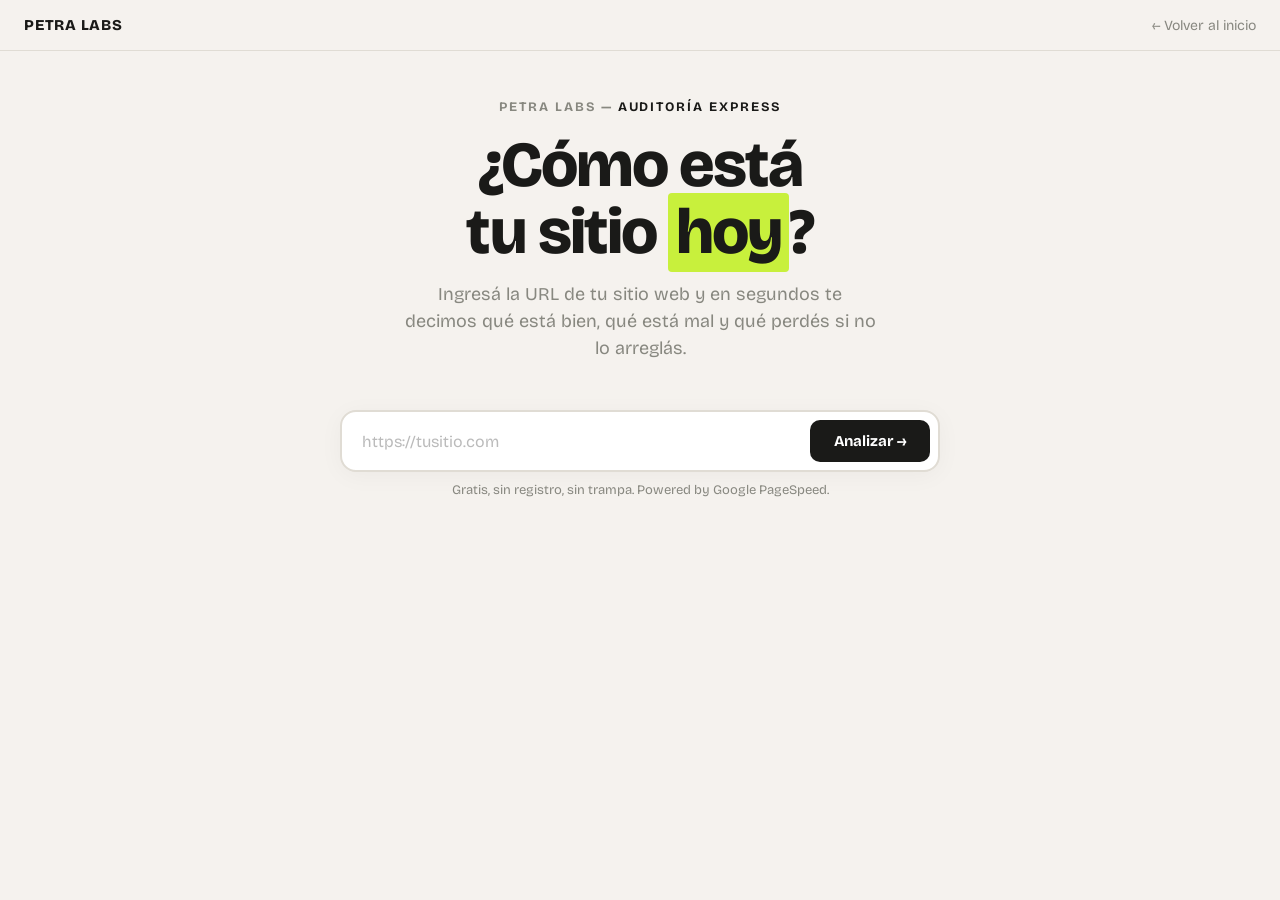
==== auditoria/index.html @ 01f44f3d "feat: add PageSpeed API key" ====
<!DOCTYPE html>
<html lang="es">
<head>
<meta charset="UTF-8">
<meta name="viewport" content="width=device-width, initial-scale=1.0">
<title>Auditoría SEO Gratuita | Petra Labs</title>
<meta name="description" content="Analizá tu sitio web gratis en segundos. Performance, SEO, accesibilidad y más — powered by Google PageSpeed." />
<link rel="icon" href="data:image/svg+xml,<svg xmlns='http://www.w3.org/2000/svg' viewBox='0 0 100 100'><rect width='100' height='100' fill='%231A1A1A'/><text x='50' y='74' font-size='64' text-anchor='middle' fill='%23C8F03C' font-family='sans-serif' font-weight='bold'>P</text></svg>">
<link rel="preconnect" href="https://fonts.googleapis.com">
<link href="https://fonts.googleapis.com/css2?family=Bricolage+Grotesque:opsz,wght@12..96,300;12..96,400;12..96,500;12..96,700;12..96,800&display=swap" rel="stylesheet">
<style>
  :root {
    --cream: #F5F2EE;
    --lime: #C8F03C;
    --lime-dark: #a8cc1e;
    --dark: #1a1a18;
    --mid: #3d3d38;
    --soft: #888880;
    --border: #e0dcd4;
    --green: #22c55e;
    --red: #ef4444;
    --yellow: #f59e0b;
  }

  * { margin: 0; padding: 0; box-sizing: border-box; }

  body {
    font-family: 'Bricolage Grotesque', sans-serif;
    background: var(--cream);
    color: var(--dark);
    min-height: 100vh;
    display: flex;
    flex-direction: column;
    align-items: center;
    justify-content: flex-start;
  }

  /* Top nav */
  .top-nav {
    width: 100%;
    padding: 16px 24px;
    display: flex;
    justify-content: space-between;
    align-items: center;
    border-bottom: 1px solid var(--border);
    background: var(--cream);
  }

  .top-nav-logo {
    font-family: 'Bricolage Grotesque', sans-serif;
    font-size: 15px;
    font-weight: 800;
    color: var(--dark);
    text-decoration: none;
    letter-spacing: 0.05em;
  }

  .top-nav-back {
    font-family: 'Bricolage Grotesque', sans-serif;
    font-size: 14px;
    color: var(--soft);
    text-decoration: none;
    transition: color 0.2s;
  }

  .top-nav-back:hover { color: var(--dark); }

  /* Main content wrapper */
  .main-content {
    width: 100%;
    display: flex;
    flex-direction: column;
    align-items: center;
    padding: 48px 24px 80px;
  }

  /* Header */
  .header {
    text-align: center;
    margin-bottom: 48px;
    animation: fadeUp 0.6s ease both;
  }

  .brand {
    font-size: 13px;
    font-weight: 700;
    letter-spacing: 0.15em;
    text-transform: uppercase;
    color: var(--soft);
    margin-bottom: 16px;
  }

  .brand span {
    color: var(--dark);
  }

  h1 {
    font-size: clamp(36px, 6vw, 64px);
    font-weight: 800;
    line-height: 1.05;
    letter-spacing: -0.03em;
    margin-bottom: 16px;
  }

  h1 em {
    font-style: normal;
    background: var(--lime);
    padding: 0 8px 2px;
    border-radius: 4px;
  }

  .subtitle {
    font-size: 18px;
    color: var(--soft);
    font-weight: 400;
    max-width: 480px;
    line-height: 1.5;
  }

  /* Input section */
  .input-section {
    width: 100%;
    max-width: 600px;
    animation: fadeUp 0.6s 0.15s ease both;
  }

  .input-wrap {
    display: flex;
    gap: 12px;
    background: white;
    border: 2px solid var(--border);
    border-radius: 16px;
    padding: 8px 8px 8px 20px;
    transition: border-color 0.2s;
    box-shadow: 0 4px 24px rgba(0,0,0,0.04);
  }

  .input-wrap:focus-within {
    border-color: var(--dark);
  }

  .input-wrap input {
    flex: 1;
    border: none;
    outline: none;
    font-family: 'Bricolage Grotesque', sans-serif;
    font-size: 16px;
    color: var(--dark);
    background: transparent;
    min-width: 0;
  }

  .input-wrap input::placeholder {
    color: #bbb;
  }

  .btn-analyze {
    background: var(--dark);
    color: white;
    border: none;
    border-radius: 10px;
    padding: 12px 24px;
    font-family: 'Bricolage Grotesque', sans-serif;
    font-size: 15px;
    font-weight: 700;
    cursor: pointer;
    transition: background 0.2s, transform 0.1s;
    white-space: nowrap;
  }

  .btn-analyze:hover {
    background: var(--mid);
  }

  .btn-analyze:active {
    transform: scale(0.97);
  }

  .btn-analyze:disabled {
    opacity: 0.5;
    cursor: not-allowed;
  }

  .hint {
    font-size: 13px;
    color: var(--soft);
    margin-top: 10px;
    text-align: center;
  }

  /* Loading */
  .loading {
    display: none;
    flex-direction: column;
    align-items: center;
    gap: 16px;
    padding: 48px 0;
    width: 100%;
    max-width: 600px;
  }

  .loading.active { display: flex; }

  .loading-steps {
    display: flex;
    flex-direction: column;
    gap: 8px;
    width: 100%;
  }

  .loading-step {
    display: flex;
    align-items: center;
    gap: 12px;
    padding: 12px 16px;
    background: white;
    border-radius: 10px;
    border: 1px solid var(--border);
    font-size: 14px;
    color: var(--soft);
    opacity: 0.4;
    transition: opacity 0.4s, color 0.4s;
  }

  .loading-step.active {
    opacity: 1;
    color: var(--dark);
  }

  .loading-step.done {
    opacity: 1;
    color: var(--green);
  }

  .step-dot {
    width: 8px;
    height: 8px;
    border-radius: 50%;
    background: currentColor;
    flex-shrink: 0;
  }

  .step-spinner {
    width: 14px;
    height: 14px;
    border: 2px solid var(--lime);
    border-top-color: var(--dark);
    border-radius: 50%;
    animation: spin 0.7s linear infinite;
    flex-shrink: 0;
  }

  /* Results */
  .results {
    display: none;
    width: 100%;
    max-width: 640px;
    animation: fadeUp 0.5s ease both;
  }

  .results.active { display: block; }

  /* Score circle */
  .score-header {
    text-align: center;
    margin-bottom: 32px;
  }

  .score-circle {
    width: 140px;
    height: 140px;
    margin: 0 auto 16px;
    position: relative;
  }

  .score-circle svg {
    transform: rotate(-90deg);
  }

  .score-circle .bg-ring {
    fill: none;
    stroke: var(--border);
    stroke-width: 10;
  }

  .score-circle .progress-ring {
    fill: none;
    stroke-width: 10;
    stroke-linecap: round;
    transition: stroke-dashoffset 1.2s cubic-bezier(0.4, 0, 0.2, 1);
  }

  .score-number {
    position: absolute;
    top: 50%;
    left: 50%;
    transform: translate(-50%, -50%);
    font-size: 40px;
    font-weight: 800;
    letter-spacing: -0.03em;
    color: var(--dark);
  }

  .score-label {
    font-size: 22px;
    font-weight: 700;
    margin-bottom: 4px;
  }

  .score-url {
    font-size: 13px;
    color: var(--soft);
  }

  /* Checks grid */
  .checks-grid {
    display: grid;
    grid-template-columns: 1fr 1fr;
    gap: 12px;
    margin-bottom: 24px;
  }

  @media (max-width: 500px) {
    .checks-grid { grid-template-columns: 1fr; }
  }

  .check-card {
    background: white;
    border: 1.5px solid var(--border);
    border-radius: 14px;
    padding: 16px;
    display: flex;
    align-items: flex-start;
    gap: 12px;
    transition: border-color 0.2s;
  }

  .check-card.pass { border-left: 4px solid var(--green); }
  .check-card.fail { border-left: 4px solid var(--red); }
  .check-card.warn { border-left: 4px solid var(--yellow); }

  .check-icon {
    font-size: 20px;
    flex-shrink: 0;
    margin-top: 1px;
  }

  .check-content {}
  .check-name {
    font-size: 13px;
    font-weight: 700;
    color: var(--mid);
    text-transform: uppercase;
    letter-spacing: 0.05em;
    margin-bottom: 2px;
  }
  .check-value {
    font-size: 16px;
    font-weight: 600;
    color: var(--dark);
    margin-bottom: 2px;
  }
  .check-desc {
    font-size: 12px;
    color: var(--soft);
    line-height: 1.4;
  }

  /* Performance bars */
  .perf-section {
    background: white;
    border: 1.5px solid var(--border);
    border-radius: 14px;
    padding: 20px;
    margin-bottom: 24px;
  }

  .perf-title {
    font-size: 13px;
    font-weight: 700;
    text-transform: uppercase;
    letter-spacing: 0.08em;
    color: var(--soft);
    margin-bottom: 16px;
  }

  .perf-bar-row {
    display: flex;
    align-items: center;
    gap: 12px;
    margin-bottom: 12px;
  }

  .perf-bar-row:last-child { margin-bottom: 0; }

  .perf-bar-label {
    font-size: 13px;
    font-weight: 500;
    width: 130px;
    flex-shrink: 0;
    color: var(--mid);
  }

  .perf-bar-track {
    flex: 1;
    height: 8px;
    background: var(--border);
    border-radius: 99px;
    overflow: hidden;
  }

  .perf-bar-fill {
    height: 100%;
    border-radius: 99px;
    width: 0;
    transition: width 1s cubic-bezier(0.4, 0, 0.2, 1);
  }

  .perf-bar-value {
    font-size: 13px;
    font-weight: 700;
    width: 48px;
    text-align: right;
    color: var(--dark);
  }

  /* Recommendations */
  .reco-section {
    margin-bottom: 28px;
  }

  .reco-title {
    font-size: 13px;
    font-weight: 700;
    text-transform: uppercase;
    letter-spacing: 0.08em;
    color: var(--soft);
    margin-bottom: 12px;
  }

  .reco-item {
    display: flex;
    gap: 12px;
    padding: 14px 16px;
    background: white;
    border: 1.5px solid var(--border);
    border-radius: 12px;
    margin-bottom: 8px;
    font-size: 14px;
    line-height: 1.45;
  }

  .reco-item .reco-num {
    font-weight: 800;
    color: var(--lime-dark);
    flex-shrink: 0;
    font-size: 15px;
  }

  /* CTA */
  .cta-section {
    background: var(--dark);
    border-radius: 20px;
    padding: 32px;
    text-align: center;
    color: white;
  }

  .cta-section h3 {
    font-size: 24px;
    font-weight: 800;
    letter-spacing: -0.02em;
    margin-bottom: 8px;
  }

  .cta-section p {
    font-size: 15px;
    color: rgba(255,255,255,0.6);
    margin-bottom: 24px;
    line-height: 1.5;
  }

  .cta-section p strong {
    color: var(--lime);
  }

  .btn-wa {
    display: inline-flex;
    align-items: center;
    gap: 10px;
    background: var(--lime);
    color: var(--dark);
    padding: 14px 28px;
    border-radius: 12px;
    font-family: 'Bricolage Grotesque', sans-serif;
    font-size: 16px;
    font-weight: 800;
    text-decoration: none;
    transition: background 0.2s, transform 0.1s;
    letter-spacing: -0.01em;
  }

  .btn-wa:hover {
    background: var(--lime-dark);
    transform: translateY(-1px);
  }

  .btn-wa svg {
    width: 20px;
    height: 20px;
  }

  .btn-retry {
    background: none;
    border: none;
    font-family: 'Bricolage Grotesque', sans-serif;
    font-size: 13px;
    color: rgba(255,255,255,0.4);
    cursor: pointer;
    text-decoration: underline;
  }

  .btn-share {
    display: inline-flex;
    align-items: center;
    gap: 8px;
    background: rgba(255,255,255,0.1);
    border: 1.5px solid rgba(255,255,255,0.2);
    color: white;
    padding: 10px 20px;
    border-radius: 10px;
    font-family: 'Bricolage Grotesque', sans-serif;
    font-size: 14px;
    font-weight: 600;
    cursor: pointer;
    transition: background 0.2s;
  }

  .btn-share:hover { background: rgba(255,255,255,0.18); }
  .btn-share.copied { border-color: var(--lime); color: var(--lime); }

  .toast {
    position: fixed;
    bottom: 32px;
    left: 50%;
    transform: translateX(-50%) translateY(20px);
    background: var(--dark);
    color: white;
    padding: 12px 24px;
    border-radius: 99px;
    font-size: 14px;
    font-weight: 600;
    border: 1.5px solid var(--lime);
    opacity: 0;
    transition: opacity 0.3s, transform 0.3s;
    pointer-events: none;
    z-index: 999;
  }

  .toast.show {
    opacity: 1;
    transform: translateX(-50%) translateY(0);
  }

  /* Error */
  .error-box {
    display: none;
    background: #fff5f5;
    border: 1.5px solid #fecaca;
    border-radius: 14px;
    padding: 20px 24px;
    text-align: center;
    max-width: 600px;
    width: 100%;
    margin-top: 16px;
  }

  .error-box.active { display: block; }
  .error-box p { font-size: 14px; color: #b91c1c; line-height: 1.5; }

  /* Animations */
  @keyframes fadeUp {
    from { opacity: 0; transform: translateY(20px); }
    to { opacity: 1; transform: translateY(0); }
  }

  @keyframes spin {
    to { transform: rotate(360deg); }
  }
</style>
</head>
<body>

<nav class="top-nav">
  <a href="/" class="top-nav-logo">PETRA LABS</a>
  <a href="/" class="top-nav-back">← Volver al inicio</a>
</nav>

<div class="main-content">

<div class="header">
  <div class="brand">PETRA LABS — <span>Auditoría Express</span></div>
  <h1>¿Cómo está<br>tu sitio <em>hoy</em>?</h1>
  <p class="subtitle">Ingresá la URL de tu sitio web y en segundos te decimos qué está bien, qué está mal y qué perdés si no lo arreglás.</p>
</div>

<div class="input-section">
  <div class="input-wrap">
    <input type="url" id="urlInput" placeholder="https://tusitio.com" autocomplete="off" spellcheck="false" />
    <button class="btn-analyze" id="analyzeBtn" onclick="startAnalysis()">Analizar →</button>
  </div>
  <p class="hint">Gratis, sin registro, sin trampa. Powered by Google PageSpeed.</p>
</div>

<div class="error-box" id="errorBox">
  <p id="errorMsg">Ocurrió un error. Verificá la URL e intentá de nuevo.</p>
</div>

<div class="loading" id="loadingSection">
  <div class="loading-steps" id="loadingSteps">
    <div class="loading-step" id="step1">
      <div class="step-dot"></div>
      Verificando que el sitio sea accesible...
    </div>
    <div class="loading-step" id="step2">
      <div class="step-dot"></div>
      Analizando performance con Google PageSpeed...
    </div>
    <div class="loading-step" id="step3">
      <div class="step-dot"></div>
      Revisando SEO y accesibilidad...
    </div>
    <div class="loading-step" id="step4">
      <div class="step-dot"></div>
      Generando diagnóstico personalizado...
    </div>
  </div>
</div>

<div class="results" id="resultsSection">
  <!-- Score header -->
  <div class="score-header">
    <div class="score-circle">
      <svg width="140" height="140" viewBox="0 0 140 140">
        <circle class="bg-ring" cx="70" cy="70" r="60"/>
        <circle class="progress-ring" id="progressRing" cx="70" cy="70" r="60"
          stroke-dasharray="376.99"
          stroke-dashoffset="376.99"
          stroke="var(--lime-dark)"/>
      </svg>
      <div class="score-number" id="scoreNumber">0</div>
    </div>
    <div class="score-label" id="scoreLabel">Calculando...</div>
    <div class="score-url" id="scoreUrl"></div>
  </div>

  <!-- Performance metrics -->
  <div class="perf-section">
    <div class="perf-title">Métricas de Velocidad</div>
    <div class="perf-bar-row">
      <span class="perf-bar-label">Performance</span>
      <div class="perf-bar-track"><div class="perf-bar-fill" id="barPerf"></div></div>
      <span class="perf-bar-value" id="valPerf">—</span>
    </div>
    <div class="perf-bar-row">
      <span class="perf-bar-label">SEO</span>
      <div class="perf-bar-track"><div class="perf-bar-fill" id="barSeo"></div></div>
      <span class="perf-bar-value" id="valSeo">—</span>
    </div>
    <div class="perf-bar-row">
      <span class="perf-bar-label">Accesibilidad</span>
      <div class="perf-bar-track"><div class="perf-bar-fill" id="barAcc"></div></div>
      <span class="perf-bar-value" id="valAcc">—</span>
    </div>
    <div class="perf-bar-row">
      <span class="perf-bar-label">Buenas prácticas</span>
      <div class="perf-bar-track"><div class="perf-bar-fill" id="barBp"></div></div>
      <span class="perf-bar-value" id="valBp">—</span>
    </div>
  </div>

  <!-- Check cards -->
  <div class="checks-grid" id="checksGrid"></div>

  <!-- Recommendations -->
  <div class="reco-section">
    <div class="reco-title">Lo que mejoraríamos primero</div>
    <div id="recoList"></div>
  </div>

  <!-- CTA -->
  <div class="cta-section">
    <h3>¿Querés arreglar esto?</h3>
    <p>Mandanos los resultados y te decimos <strong>exactamente</strong> cuánto cuesta solucionarlo.<br>Primera consulta siempre gratis.</p>
    <a id="waLink" href="#" class="btn-wa" target="_blank">
      <svg viewBox="0 0 24 24" fill="currentColor"><path d="M17.472 14.382c-.297-.149-1.758-.867-2.03-.967-.273-.099-.471-.148-.67.15-.197.297-.767.966-.94 1.164-.173.199-.347.223-.644.075-.297-.15-1.255-.463-2.39-1.475-.883-.788-1.48-1.761-1.653-2.059-.173-.297-.018-.458.13-.606.134-.133.298-.347.446-.52.149-.174.198-.298.298-.497.099-.198.05-.371-.025-.52-.075-.149-.669-1.612-.916-2.207-.242-.579-.487-.5-.669-.51-.173-.008-.371-.01-.57-.01-.198 0-.52.074-.792.372-.272.297-1.04 1.016-1.04 2.479 0 1.462 1.065 2.875 1.213 3.074.149.198 2.096 3.2 5.077 4.487.709.306 1.262.489 1.694.625.712.227 1.36.195 1.871.118.571-.085 1.758-.719 2.006-1.413.248-.694.248-1.289.173-1.413-.074-.124-.272-.198-.57-.347m-5.421 7.403h-.004a9.87 9.87 0 01-5.031-1.378l-.361-.214-3.741.982.998-3.648-.235-.374a9.86 9.86 0 01-1.51-5.26c.001-5.45 4.436-9.884 9.888-9.884 2.64 0 5.122 1.03 6.988 2.898a9.825 9.825 0 012.893 6.994c-.003 5.45-4.437 9.884-9.885 9.884m8.413-18.297A11.815 11.815 0 0012.05 0C5.495 0 .16 5.335.157 11.892c0 2.096.547 4.142 1.588 5.945L.057 24l6.305-1.654a11.882 11.882 0 005.683 1.448h.005c6.554 0 11.89-5.335 11.893-11.893a11.821 11.821 0 00-3.48-8.413z"/></svg>
      Hablar con Petra Labs
    </a>
    <div style="display:flex;gap:10px;justify-content:center;margin-top:16px;flex-wrap:wrap;">
      <button class="btn-share" id="shareBtn" onclick="shareResult()">
        <svg width="16" height="16" viewBox="0 0 24 24" fill="none" stroke="currentColor" stroke-width="2.5" stroke-linecap="round" stroke-linejoin="round"><circle cx="18" cy="5" r="3"/><circle cx="6" cy="12" r="3"/><circle cx="18" cy="19" r="3"/><line x1="8.59" y1="13.51" x2="15.42" y2="17.49"/><line x1="15.41" y1="6.51" x2="8.59" y2="10.49"/></svg>
        Compartir resultado
      </button>
      <button class="btn-retry" onclick="resetTool()">Analizar otro sitio</button>
    </div>
  </div>
</div>

</div><!-- end .main-content -->

<div class="toast" id="toast">✓ Link copiado al portapapeles</div>

<script>
const PAGESPEED_KEY = 'AIzaSyCHd2dqOm1lSZir9B8nGoJxB4Tted8GVdw';
const WA_NUMBER = '5491127343775';

let currentUrl = '';

function normalizeUrl(input) {
  input = input.trim();
  if (!input.startsWith('http')) input = 'https://' + input;
  try { return new URL(input).href; }
  catch { return null; }
}

function scoreColor(score) {
  if (score >= 80) return '#22c55e';
  if (score >= 50) return '#f59e0b';
  return '#ef4444';
}

function scoreEmoji(score) {
  if (score >= 80) return '✅';
  if (score >= 50) return '⚠️';
  return '❌';
}

function scoreClass(score) {
  if (score >= 80) return 'pass';
  if (score >= 50) return 'warn';
  return 'fail';
}

function globalLabel(score) {
  if (score >= 85) return '¡Tu sitio está en excelente forma!';
  if (score >= 65) return 'Tu sitio está bien, pero tiene margen';
  if (score >= 45) return 'Tu sitio necesita atención';
  return 'Tu sitio tiene problemas serios';
}

async function activateStep(stepId, delay = 0) {
  await new Promise(r => setTimeout(r, delay));
  const el = document.getElementById(stepId);
  el.classList.add('active');
  el.innerHTML = `<div class="step-spinner"></div>${el.textContent.trim()}`;
}

async function completeStep(stepId) {
  const el = document.getElementById(stepId);
  el.classList.remove('active');
  el.classList.add('done');
  el.innerHTML = `<span style="font-size:14px">✓</span> ${el.textContent.replace('✓','').trim()}`;
}

async function startAnalysis() {
  const input = document.getElementById('urlInput').value;
  const url = normalizeUrl(input);

  document.getElementById('errorBox').classList.remove('active');

  if (!url) {
    showError('Ingresá una URL válida, por ejemplo: https://tusitio.com');
    return;
  }

  currentUrl = url;
  const btn = document.getElementById('analyzeBtn');
  btn.disabled = true;

  // Show loading
  document.getElementById('loadingSection').classList.add('active');
  document.getElementById('resultsSection').classList.remove('active');

  await activateStep('step1', 100);
  await activateStep('step2', 800);

  const apiUrl = `https://www.googleapis.com/pagespeedonline/v5/runPagespeed?url=${encodeURIComponent(url)}&strategy=mobile&category=performance&category=seo&category=accessibility&category=best-practices${PAGESPEED_KEY ? '&key='+PAGESPEED_KEY : ''}`;

  let data;
  try {
    await completeStep('step1');
    const res = await fetch(apiUrl);
    if (!res.ok) throw new Error('API error ' + res.status);
    data = await res.json();
    await completeStep('step2');
    await activateStep('step3', 200);
    await new Promise(r => setTimeout(r, 600));
    await completeStep('step3');
    await activateStep('step4', 200);
    await new Promise(r => setTimeout(r, 500));
    await completeStep('step4');
    await new Promise(r => setTimeout(r, 300));
  } catch(e) {
    document.getElementById('loadingSection').classList.remove('active');
    btn.disabled = false;
    showError('No pudimos analizar ese sitio. Asegurate de que la URL sea correcta y el sitio esté online.');
    return;
  }

  document.getElementById('loadingSection').classList.remove('active');
  renderResults(data, url);
  btn.disabled = false;
}

function renderResults(data, url) {
  const cats = data.lighthouseResult?.categories || {};
  const audits = data.lighthouseResult?.audits || {};

  const perf = Math.round((cats.performance?.score || 0) * 100);
  const seo = Math.round((cats.seo?.score || 0) * 100);
  const acc = Math.round((cats.accessibility?.score || 0) * 100);
  const bp = Math.round((cats['best-practices']?.score || 0) * 100);
  const global = Math.round((perf + seo + acc + bp) / 4);

  // Score circle
  const circumference = 376.99;
  const offset = circumference - (global / 100) * circumference;
  const ring = document.getElementById('progressRing');
  ring.style.stroke = scoreColor(global);
  setTimeout(() => { ring.style.strokeDashoffset = offset; }, 100);

  // Animate number
  let n = 0;
  const interval = setInterval(() => {
    n = Math.min(n + 2, global);
    document.getElementById('scoreNumber').textContent = n;
    if (n >= global) clearInterval(interval);
  }, 18);

  document.getElementById('scoreLabel').textContent = globalLabel(global);
  const domain = new URL(url).hostname;
  document.getElementById('scoreUrl').textContent = domain;

  // Bars
  function setBar(barId, valId, score) {
    const fill = document.getElementById(barId);
    const val = document.getElementById(valId);
    fill.style.background = scoreColor(score);
    val.textContent = score;
    setTimeout(() => { fill.style.width = score + '%'; }, 200);
  }
  setBar('barPerf', 'valPerf', perf);
  setBar('barSeo', 'valSeo', seo);
  setBar('barAcc', 'valAcc', acc);
  setBar('barBp', 'valBp', bp);

  // Check cards
  const https = url.startsWith('https://');
  const hasViewport = audits['viewport']?.score === 1;
  const hasMeta = audits['meta-description']?.score === 1;
  const lcp = audits['largest-contentful-paint']?.displayValue || '—';
  const fcp = audits['first-contentful-paint']?.displayValue || '—';
  const tbt = audits['total-blocking-time']?.displayValue || '—';
  const cls = audits['cumulative-layout-shift']?.displayValue || '—';

  const checks = [
    {
      name: 'HTTPS / Seguridad',
      value: https ? 'Activo ✓' : 'Sin HTTPS ✗',
      desc: https ? 'Tu sitio usa conexión segura.' : 'Sin HTTPS los usuarios ven advertencias de seguridad.',
      status: https ? 'pass' : 'fail',
      icon: https ? '🔒' : '🔓'
    },
    {
      name: 'Adaptado a celular',
      value: hasViewport ? 'Sí ✓' : 'No ✗',
      desc: hasViewport ? 'El sitio tiene viewport configurado.' : 'El sitio puede verse mal en celulares.',
      status: hasViewport ? 'pass' : 'fail',
      icon: hasViewport ? '📱' : '💻'
    },
    {
      name: 'Meta descripción (SEO)',
      value: hasMeta ? 'Presente ✓' : 'Ausente ✗',
      desc: hasMeta ? 'Google tiene descripción para mostrar.' : 'Sin meta description Google inventa el texto.',
      status: hasMeta ? 'pass' : 'warn',
      icon: hasMeta ? '🔍' : '🔎'
    },
    {
      name: 'Velocidad de carga',
      value: `FCP: ${fcp}`,
      desc: `LCP: ${lcp} · TBT: ${tbt}`,
      status: perf >= 80 ? 'pass' : perf >= 50 ? 'warn' : 'fail',
      icon: perf >= 80 ? '⚡' : '🐢'
    },
    {
      name: 'Estabilidad visual',
      value: `CLS: ${cls}`,
      desc: 'Mide cuánto "salta" el contenido al cargar.',
      status: audits['cumulative-layout-shift']?.score >= 0.9 ? 'pass' : 'warn',
      icon: audits['cumulative-layout-shift']?.score >= 0.9 ? '🖼️' : '📐'
    },
    {
      name: 'SEO General',
      value: `${seo}/100`,
      desc: seo >= 80 ? 'Buena base para posicionamiento.' : 'Hay factores SEO sin configurar.',
      status: scoreClass(seo),
      icon: scoreEmoji(seo)
    }
  ];

  const grid = document.getElementById('checksGrid');
  grid.innerHTML = checks.map(c => `
    <div class="check-card ${c.status}">
      <div class="check-icon">${c.icon}</div>
      <div class="check-content">
        <div class="check-name">${c.name}</div>
        <div class="check-value">${c.value}</div>
        <div class="check-desc">${c.desc}</div>
      </div>
    </div>
  `).join('');

  // Recommendations
  const recos = [];
  if (!https) recos.push('Activar HTTPS es lo primero — sin esto Google penaliza tu posicionamiento y los navegadores muestran "sitio no seguro".');
  if (!hasViewport) recos.push('Configurar el viewport para mobile es urgente: más del 60% del tráfico viene desde celulares.');
  if (!hasMeta) recos.push('Agregar meta descripción a cada página mejora el CTR en Google y ayuda al posicionamiento.');
  if (perf < 50) recos.push('La velocidad de carga es crítica: un sitio lento pierde visitantes antes de que vean el contenido. Optimización de imágenes y caché daría resultados inmediatos.');
  else if (perf < 80) recos.push('La performance tiene margen de mejora — optimizar imágenes y reducir JavaScript no usado puede subir el score significativamente.');
  if (acc < 70) recos.push('La accesibilidad afecta SEO y experiencia de usuario: agregar textos alternativos en imágenes y mejorar contraste de colores son cambios rápidos y efectivos.');
  if (recos.length === 0) recos.push('¡El sitio está en muy buen estado! Podemos trabajar en optimizaciones avanzadas para llevarlo al siguiente nivel.');

  document.getElementById('recoList').innerHTML = recos.map((r, i) => `
    <div class="reco-item">
      <span class="reco-num">${i + 1}.</span>
      <span>${r}</span>
    </div>
  `).join('');

  // WhatsApp link
  const waText = `Hola Petra Labs! Acabo de auditar mi sitio ${domain} y obtuve un score de ${global}/100 (Performance: ${perf}, SEO: ${seo}, Accesibilidad: ${acc}). ¿Pueden ayudarme a mejorarlo?`;
  document.getElementById('waLink').href = `https://wa.me/${WA_NUMBER}?text=${encodeURIComponent(waText)}`;

  document.getElementById('resultsSection').classList.add('active');
  document.getElementById('resultsSection').scrollIntoView({ behavior: 'smooth', block: 'start' });
}

function showError(msg) {
  document.getElementById('errorMsg').textContent = msg;
  document.getElementById('errorBox').classList.add('active');
}

function resetTool() {
  document.getElementById('resultsSection').classList.remove('active');
  document.getElementById('urlInput').value = '';
  document.getElementById('urlInput').focus();
  ['step1','step2','step3','step4'].forEach(id => {
    const el = document.getElementById(id);
    el.className = 'loading-step';
    const texts = {
      step1: 'Verificando que el sitio sea accesible...',
      step2: 'Analizando performance con Google PageSpeed...',
      step3: 'Revisando SEO y accesibilidad...',
      step4: 'Generando diagnóstico personalizado...'
    };
    el.innerHTML = `<div class="step-dot"></div>${texts[id]}`;
  });
  window.scrollTo({ top: 0, behavior: 'smooth' });
}

function showToast(msg) {
  const t = document.getElementById('toast');
  t.textContent = msg;
  t.classList.add('show');
  setTimeout(() => t.classList.remove('show'), 2800);
}

function shareResult() {
  const url = new URL(window.location.href);
  url.searchParams.set('url', currentUrl);
  const shareUrl = url.toString();

  if (navigator.share) {
    const domain = new URL(currentUrl).hostname;
    const score = document.getElementById('scoreNumber').textContent;
    navigator.share({
      title: `Auditoría web de ${domain} — Petra Labs`,
      text: `Audité el sitio ${domain} con la herramienta de Petra Labs y obtuvo ${score}/100. ¿Cómo está el tuyo?`,
      url: shareUrl
    }).catch(() => copyToClipboard(shareUrl));
  } else {
    copyToClipboard(shareUrl);
  }
}

function copyToClipboard(text) {
  navigator.clipboard.writeText(text).then(() => {
    const btn = document.getElementById('shareBtn');
    btn.classList.add('copied');
    btn.innerHTML = `<svg width="16" height="16" viewBox="0 0 24 24" fill="none" stroke="currentColor" stroke-width="2.5" stroke-linecap="round" stroke-linejoin="round"><polyline points="20 6 9 17 4 12"/></svg> ¡Link copiado!`;
    showToast('✓ Link copiado — compartilo donde quieras');
    setTimeout(() => {
      btn.classList.remove('copied');
      btn.innerHTML = `<svg width="16" height="16" viewBox="0 0 24 24" fill="none" stroke="currentColor" stroke-width="2.5" stroke-linecap="round" stroke-linejoin="round"><circle cx="18" cy="5" r="3"/><circle cx="6" cy="12" r="3"/><circle cx="18" cy="19" r="3"/><line x1="8.59" y1="13.51" x2="15.42" y2="17.49"/><line x1="15.41" y1="6.51" x2="8.59" y2="10.49"/></svg> Compartir resultado`;
    }, 3000);
  });
}

// Auto-run if URL param present
window.addEventListener('load', () => {
  const params = new URLSearchParams(window.location.search);
  const preUrl = params.get('url');
  if (preUrl) {
    document.getElementById('urlInput').value = preUrl;
    startAnalysis();
  }
});

document.getElementById('urlInput').addEventListener('keydown', e => {
  if (e.key === 'Enter') startAnalysis();
});
</script>
</body>
</html>
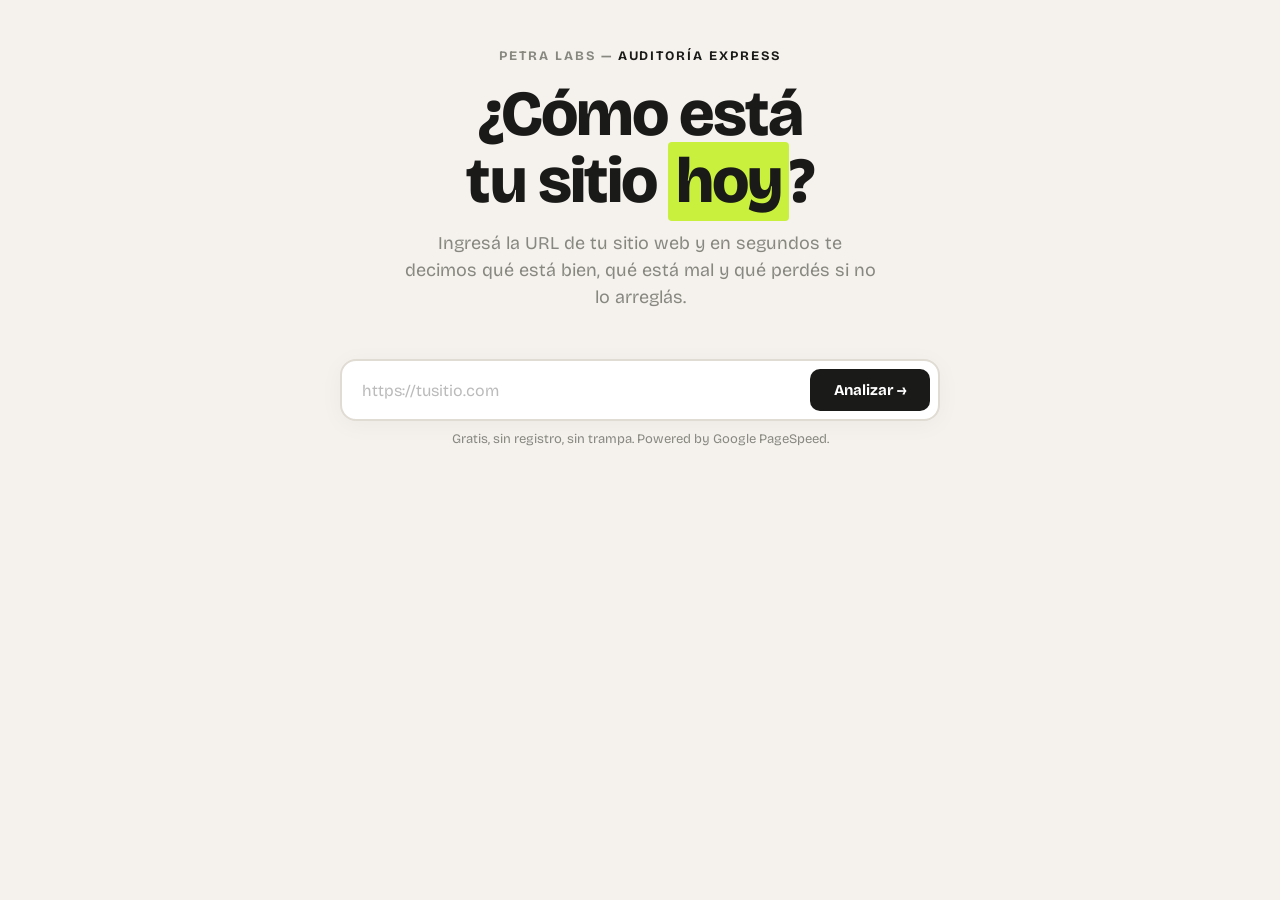
==== commit 30b7c69e: "feat: actualizar auditoria con v2 (métricas detalladas + descarga de imagen) Co-Authored-By: Claude " ====
--- a/auditoria/index.html
+++ b/auditoria/index.html
@@ -3,9 +3,7 @@
 <head>
 <meta charset="UTF-8">
 <meta name="viewport" content="width=device-width, initial-scale=1.0">
-<title>Auditoría SEO Gratuita | Petra Labs</title>
-<meta name="description" content="Analizá tu sitio web gratis en segundos. Performance, SEO, accesibilidad y más — powered by Google PageSpeed." />
-<link rel="icon" href="data:image/svg+xml,<svg xmlns='http://www.w3.org/2000/svg' viewBox='0 0 100 100'><rect width='100' height='100' fill='%231A1A1A'/><text x='50' y='74' font-size='64' text-anchor='middle' fill='%23C8F03C' font-family='sans-serif' font-weight='bold'>P</text></svg>">
+<title>Auditoría Express — Petra Labs</title>
 <link rel="preconnect" href="https://fonts.googleapis.com">
 <link href="https://fonts.googleapis.com/css2?family=Bricolage+Grotesque:opsz,wght@12..96,300;12..96,400;12..96,500;12..96,700;12..96,800&display=swap" rel="stylesheet">
 <style>
@@ -33,44 +31,6 @@
     flex-direction: column;
     align-items: center;
     justify-content: flex-start;
-  }
-
-  /* Top nav */
-  .top-nav {
-    width: 100%;
-    padding: 16px 24px;
-    display: flex;
-    justify-content: space-between;
-    align-items: center;
-    border-bottom: 1px solid var(--border);
-    background: var(--cream);
-  }
-
-  .top-nav-logo {
-    font-family: 'Bricolage Grotesque', sans-serif;
-    font-size: 15px;
-    font-weight: 800;
-    color: var(--dark);
-    text-decoration: none;
-    letter-spacing: 0.05em;
-  }
-
-  .top-nav-back {
-    font-family: 'Bricolage Grotesque', sans-serif;
-    font-size: 14px;
-    color: var(--soft);
-    text-decoration: none;
-    transition: color 0.2s;
-  }
-
-  .top-nav-back:hover { color: var(--dark); }
-
-  /* Main content wrapper */
-  .main-content {
-    width: 100%;
-    display: flex;
-    flex-direction: column;
-    align-items: center;
     padding: 48px 24px 80px;
   }
 
@@ -590,13 +550,6 @@
 </style>
 </head>
 <body>
-
-<nav class="top-nav">
-  <a href="/" class="top-nav-logo">PETRA LABS</a>
-  <a href="/" class="top-nav-back">← Volver al inicio</a>
-</nav>
-
-<div class="main-content">
 
 <div class="header">
   <div class="brand">PETRA LABS — <span>Auditoría Express</span></div>
@@ -697,21 +650,34 @@
       Hablar con Petra Labs
     </a>
     <div style="display:flex;gap:10px;justify-content:center;margin-top:16px;flex-wrap:wrap;">
-      <button class="btn-share" id="shareBtn" onclick="shareResult()">
-        <svg width="16" height="16" viewBox="0 0 24 24" fill="none" stroke="currentColor" stroke-width="2.5" stroke-linecap="round" stroke-linejoin="round"><circle cx="18" cy="5" r="3"/><circle cx="6" cy="12" r="3"/><circle cx="18" cy="19" r="3"/><line x1="8.59" y1="13.51" x2="15.42" y2="17.49"/><line x1="15.41" y1="6.51" x2="8.59" y2="10.49"/></svg>
-        Compartir resultado
+      <button class="btn-share" id="shareBtn" onclick="generateShareImage()">
+        <svg width="16" height="16" viewBox="0 0 24 24" fill="none" stroke="currentColor" stroke-width="2.5" stroke-linecap="round" stroke-linejoin="round"><path d="M21 15v4a2 2 0 0 1-2 2H5a2 2 0 0 1-2-2v-4"/><polyline points="7 10 12 15 17 10"/><line x1="12" y1="15" x2="12" y2="3"/></svg>
+        Descargar resultado
       </button>
       <button class="btn-retry" onclick="resetTool()">Analizar otro sitio</button>
     </div>
   </div>
 </div>
 
-</div><!-- end .main-content -->
+<!-- Preview modal -->
+<div id="shareModal" style="display:none;position:fixed;inset:0;background:rgba(0,0,0,0.75);z-index:1000;align-items:center;justify-content:center;padding:24px;">
+  <div style="background:#1a1a18;border-radius:20px;padding:24px;max-width:520px;width:100%;text-align:center;">
+    <p style="color:rgba(255,255,255,0.5);font-size:13px;margin-bottom:16px;font-family:'Bricolage Grotesque',sans-serif;">Tu tarjeta de resultado — lista para compartir</p>
+    <img id="previewImg" style="width:100%;border-radius:12px;margin-bottom:20px;" />
+    <div style="display:flex;gap:10px;justify-content:center;flex-wrap:wrap;">
+      <a id="downloadLink" download="auditoria-petra-labs.png" style="display:inline-flex;align-items:center;gap:8px;background:#C8F03C;color:#1a1a18;padding:12px 24px;border-radius:10px;font-family:'Bricolage Grotesque',sans-serif;font-weight:800;font-size:15px;text-decoration:none;">
+        <svg width="16" height="16" viewBox="0 0 24 24" fill="none" stroke="currentColor" stroke-width="2.5" stroke-linecap="round" stroke-linejoin="round"><path d="M21 15v4a2 2 0 0 1-2 2H5a2 2 0 0 1-2-2v-4"/><polyline points="7 10 12 15 17 10"/><line x1="12" y1="15" x2="12" y2="3"/></svg>
+        Guardar imagen
+      </a>
+      <button onclick="closeModal()" style="background:rgba(255,255,255,0.1);border:1.5px solid rgba(255,255,255,0.2);color:white;padding:12px 20px;border-radius:10px;font-family:'Bricolage Grotesque',sans-serif;font-size:14px;cursor:pointer;">Cerrar</button>
+    </div>
+  </div>
+</div>
 
 <div class="toast" id="toast">✓ Link copiado al portapapeles</div>
 
 <script>
-const PAGESPEED_KEY = 'AIzaSyCHd2dqOm1lSZir9B8nGoJxB4Tted8GVdw';
+const PAGESPEED_KEY = ''; // funciona sin key con límite razonable
 const WA_NUMBER = '5491127343775';
 
 let currentUrl = '';
@@ -776,6 +742,7 @@
   currentUrl = url;
   const btn = document.getElementById('analyzeBtn');
   btn.disabled = true;
+  document.getElementById('inputSection');
 
   // Show loading
   document.getElementById('loadingSection').classList.add('active');
@@ -954,6 +921,7 @@
   document.getElementById('resultsSection').classList.remove('active');
   document.getElementById('urlInput').value = '';
   document.getElementById('urlInput').focus();
+  // Reset loading steps
   ['step1','step2','step3','step4'].forEach(id => {
     const el = document.getElementById(id);
     el.className = 'loading-step';
@@ -975,35 +943,278 @@
   setTimeout(() => t.classList.remove('show'), 2800);
 }
 
-function shareResult() {
-  const url = new URL(window.location.href);
-  url.searchParams.set('url', currentUrl);
-  const shareUrl = url.toString();
-
-  if (navigator.share) {
-    const domain = new URL(currentUrl).hostname;
-    const score = document.getElementById('scoreNumber').textContent;
-    navigator.share({
-      title: `Auditoría web de ${domain} — Petra Labs`,
-      text: `Audité el sitio ${domain} con la herramienta de Petra Labs y obtuvo ${score}/100. ¿Cómo está el tuyo?`,
-      url: shareUrl
-    }).catch(() => copyToClipboard(shareUrl));
-  } else {
-    copyToClipboard(shareUrl);
-  }
-}
-
-function copyToClipboard(text) {
-  navigator.clipboard.writeText(text).then(() => {
-    const btn = document.getElementById('shareBtn');
-    btn.classList.add('copied');
-    btn.innerHTML = `<svg width="16" height="16" viewBox="0 0 24 24" fill="none" stroke="currentColor" stroke-width="2.5" stroke-linecap="round" stroke-linejoin="round"><polyline points="20 6 9 17 4 12"/></svg> ¡Link copiado!`;
-    showToast('✓ Link copiado — compartilo donde quieras');
-    setTimeout(() => {
-      btn.classList.remove('copied');
-      btn.innerHTML = `<svg width="16" height="16" viewBox="0 0 24 24" fill="none" stroke="currentColor" stroke-width="2.5" stroke-linecap="round" stroke-linejoin="round"><circle cx="18" cy="5" r="3"/><circle cx="6" cy="12" r="3"/><circle cx="18" cy="19" r="3"/><line x1="8.59" y1="13.51" x2="15.42" y2="17.49"/><line x1="15.41" y1="6.51" x2="8.59" y2="10.49"/></svg> Compartir resultado`;
-    }, 3000);
+function closeModal() {
+  document.getElementById('shareModal').style.display = 'none';
+}
+
+function getScoreColor(score) {
+  if (score >= 80) return '#22c55e';
+  if (score >= 50) return '#f59e0b';
+  return '#ef4444';
+}
+
+function getScoreLabel(score) {
+  if (score >= 85) return 'Excelente';
+  if (score >= 65) return 'Bueno';
+  if (score >= 45) return 'Regular';
+  return 'Crítico';
+}
+
+async function generateShareImage() {
+  const btn = document.getElementById('shareBtn');
+  btn.innerHTML = `<svg width="16" height="16" viewBox="0 0 24 24" fill="none" stroke="currentColor" stroke-width="2.5" stroke-linecap="round" stroke-linejoin="round"><circle cx="12" cy="12" r="10"/><path d="M12 6v6l4 2"/></svg> Generando...`;
+  btn.disabled = true;
+
+  // Gather all data
+  const scoreEl = document.getElementById('scoreNumber');
+  const globalScore = parseInt(scoreEl.textContent);
+  const perf = parseInt(document.getElementById('valPerf').textContent) || 0;
+  const seo = parseInt(document.getElementById('valSeo').textContent) || 0;
+  const acc = parseInt(document.getElementById('valAcc').textContent) || 0;
+  const bp = parseInt(document.getElementById('valBp').textContent) || 0;
+  const domain = document.getElementById('scoreUrl').textContent;
+  const scoreLabel = getScoreLabel(globalScore);
+  const scoreColor = getScoreColor(globalScore);
+
+  // Canvas dimensions — 1080x1080 (Instagram square) / also great for Twitter
+  const W = 1080;
+  const H = 1080;
+  const canvas = document.createElement('canvas');
+  canvas.width = W;
+  canvas.height = H;
+  const ctx = canvas.getContext('2d');
+
+  // ─── BACKGROUND ───
+  ctx.fillStyle = '#F5F2EE';
+  ctx.fillRect(0, 0, W, H);
+
+  // Subtle dot grid pattern
+  ctx.fillStyle = 'rgba(0,0,0,0.04)';
+  for (let x = 40; x < W; x += 40) {
+    for (let y = 40; y < H; y += 40) {
+      ctx.beginPath();
+      ctx.arc(x, y, 1.5, 0, Math.PI * 2);
+      ctx.fill();
+    }
+  }
+
+  // Big score color blob background (top right)
+  const grad = ctx.createRadialGradient(W - 100, 100, 0, W - 100, 100, 420);
+  grad.addColorStop(0, scoreColor + '22');
+  grad.addColorStop(1, 'transparent');
+  ctx.fillStyle = grad;
+  ctx.fillRect(0, 0, W, H);
+
+  // ─── TOP HEADER BAR ───
+  ctx.fillStyle = '#1a1a18';
+  ctx.fillRect(0, 0, W, 90);
+
+  // PETRA LABS wordmark
+  ctx.fillStyle = '#ffffff';
+  ctx.font = 'bold 22px sans-serif';
+  ctx.letterSpacing = '8px';
+  ctx.fillText('PETRA LABS', 48, 54);
+
+  // Tag right
+  ctx.fillStyle = '#C8F03C';
+  ctx.fillRect(W - 220, 24, 172, 42);
+  ctx.fillStyle = '#1a1a18';
+  ctx.font = 'bold 14px sans-serif';
+  ctx.fillText('AUDITORÍA EXPRESS', W - 208, 50);
+
+  // ─── DOMAIN + DATE ───
+  const today = new Date().toLocaleDateString('es-AR', { day: '2-digit', month: 'long', year: 'numeric' });
+  ctx.fillStyle = '#888880';
+  ctx.font = '24px sans-serif';
+  ctx.fillText(domain, 48, 155);
+  ctx.font = '20px sans-serif';
+  ctx.fillText(today, 48, 188);
+
+  // ─── MAIN SCORE CIRCLE ───
+  const cx = W - 220;
+  const cy = 280;
+  const r = 130;
+
+  // Outer shadow ring
+  ctx.beginPath();
+  ctx.arc(cx, cy, r + 12, 0, Math.PI * 2);
+  ctx.fillStyle = 'rgba(0,0,0,0.04)';
+  ctx.fill();
+
+  // Background ring
+  ctx.beginPath();
+  ctx.arc(cx, cy, r, 0, Math.PI * 2);
+  ctx.strokeStyle = '#e0dcd4';
+  ctx.lineWidth = 16;
+  ctx.stroke();
+
+  // Score arc
+  const startAngle = -Math.PI / 2;
+  const endAngle = startAngle + (globalScore / 100) * 2 * Math.PI;
+  ctx.beginPath();
+  ctx.arc(cx, cy, r, startAngle, endAngle);
+  ctx.strokeStyle = scoreColor;
+  ctx.lineWidth = 16;
+  ctx.lineCap = 'round';
+  ctx.stroke();
+
+  // Score number
+  ctx.fillStyle = '#1a1a18';
+  ctx.font = 'bold 72px sans-serif';
+  ctx.textAlign = 'center';
+  ctx.fillText(globalScore, cx, cy + 22);
+
+  // /100
+  ctx.fillStyle = '#888880';
+  ctx.font = '22px sans-serif';
+  ctx.fillText('/100', cx, cy + 52);
+
+  // Score label badge
+  const labelW = 140;
+  const labelX = cx - labelW / 2;
+  ctx.fillStyle = scoreColor;
+  roundRect(ctx, labelX, cy + 68, labelW, 36, 18);
+  ctx.fillStyle = '#fff';
+  ctx.font = 'bold 16px sans-serif';
+  ctx.fillText(scoreLabel, cx, cy + 92);
+
+  ctx.textAlign = 'left';
+
+  // ─── SECTION: HEADLINE ───
+  ctx.fillStyle = '#1a1a18';
+  ctx.font = 'bold 56px sans-serif';
+  const lines = wrapText(ctx, `El sitio de ${domain} obtuvo`, 520, 'bold 56px sans-serif');
+  let lineY = 240;
+  lines.forEach(line => {
+    ctx.fillText(line, 48, lineY);
+    lineY += 64;
   });
+
+  // Score highlight box
+  ctx.fillStyle = '#C8F03C';
+  roundRect(ctx, 48, lineY - 8, 280, 80, 14);
+  ctx.fillStyle = '#1a1a18';
+  ctx.font = 'bold 48px sans-serif';
+  ctx.fillText(`${globalScore} puntos`, 68, lineY + 52);
+
+  // ─── METRICS SECTION ───
+  const metricsY = 480;
+  ctx.fillStyle = '#888880';
+  ctx.font = 'bold 16px sans-serif';
+  ctx.letterSpacing = '3px';
+  ctx.fillText('MÉTRICAS DETALLADAS', 48, metricsY);
+  ctx.letterSpacing = '0px';
+
+  const metrics = [
+    { label: 'Performance', value: perf },
+    { label: 'SEO', value: seo },
+    { label: 'Accesibilidad', value: acc },
+    { label: 'Buenas Prácticas', value: bp },
+  ];
+
+  metrics.forEach((m, i) => {
+    const barY = metricsY + 32 + i * 78;
+    const barW = W - 96;
+
+    // Label + value
+    ctx.fillStyle = '#1a1a18';
+    ctx.font = 'bold 22px sans-serif';
+    ctx.fillText(m.label, 48, barY + 20);
+    ctx.textAlign = 'right';
+    ctx.fillStyle = getScoreColor(m.value);
+    ctx.font = 'bold 22px sans-serif';
+    ctx.fillText(`${m.value}/100`, W - 48, barY + 20);
+    ctx.textAlign = 'left';
+
+    // Track
+    ctx.fillStyle = '#e0dcd4';
+    roundRect(ctx, 48, barY + 30, barW, 14, 7);
+
+    // Fill
+    const fillW = (m.value / 100) * barW;
+    ctx.fillStyle = getScoreColor(m.value);
+    roundRect(ctx, 48, barY + 30, fillW, 14, 7);
+  });
+
+  // ─── DIVIDER ───
+  ctx.strokeStyle = '#e0dcd4';
+  ctx.lineWidth = 1.5;
+  ctx.beginPath();
+  ctx.moveTo(48, 810);
+  ctx.lineTo(W - 48, 810);
+  ctx.stroke();
+
+  // ─── BOTTOM CTA ───
+  ctx.fillStyle = '#1a1a18';
+  ctx.font = 'bold 28px sans-serif';
+  ctx.fillText('¿Querés mejorar estos números?', 48, 860);
+
+  ctx.fillStyle = '#888880';
+  ctx.font = '22px sans-serif';
+  ctx.fillText('Auditá tu sitio gratis en petralabs.xyz/auditoria', 48, 895);
+
+  // CTA button shape
+  ctx.fillStyle = '#1a1a18';
+  roundRect(ctx, 48, 920, 340, 60, 14);
+  ctx.fillStyle = '#C8F03C';
+  ctx.font = 'bold 20px sans-serif';
+  ctx.textAlign = 'center';
+  ctx.fillText('petralabs.xyz/auditoria', 48 + 170, 957);
+  ctx.textAlign = 'left';
+
+  // Powered by
+  ctx.fillStyle = '#bbb';
+  ctx.font = '17px sans-serif';
+  ctx.textAlign = 'right';
+  ctx.fillText('Powered by Google PageSpeed Insights', W - 48, 957);
+  ctx.textAlign = 'left';
+
+  // ─── OUTPUT ───
+  const dataUrl = canvas.toDataURL('image/png');
+
+  // Show preview modal
+  document.getElementById('previewImg').src = dataUrl;
+  document.getElementById('downloadLink').href = dataUrl;
+  document.getElementById('downloadLink').download = `auditoria-${domain.replace(/\./g,'-')}.png`;
+  document.getElementById('shareModal').style.display = 'flex';
+
+  btn.innerHTML = `<svg width="16" height="16" viewBox="0 0 24 24" fill="none" stroke="currentColor" stroke-width="2.5" stroke-linecap="round" stroke-linejoin="round"><path d="M21 15v4a2 2 0 0 1-2 2H5a2 2 0 0 1-2-2v-4"/><polyline points="7 10 12 15 17 10"/><line x1="12" y1="15" x2="12" y2="3"/></svg> Descargar resultado`;
+  btn.disabled = false;
+}
+
+// Helper: rounded rectangle
+function roundRect(ctx, x, y, w, h, r) {
+  ctx.beginPath();
+  ctx.moveTo(x + r, y);
+  ctx.lineTo(x + w - r, y);
+  ctx.quadraticCurveTo(x + w, y, x + w, y + r);
+  ctx.lineTo(x + w, y + h - r);
+  ctx.quadraticCurveTo(x + w, y + h, x + w - r, y + h);
+  ctx.lineTo(x + r, y + h);
+  ctx.quadraticCurveTo(x, y + h, x, y + h - r);
+  ctx.lineTo(x, y + r);
+  ctx.quadraticCurveTo(x, y, x + r, y);
+  ctx.closePath();
+  ctx.fill();
+}
+
+// Helper: text wrapping
+function wrapText(ctx, text, maxWidth, font) {
+  ctx.font = font;
+  const words = text.split(' ');
+  const lines = [];
+  let line = '';
+  words.forEach(word => {
+    const test = line + (line ? ' ' : '') + word;
+    if (ctx.measureText(test).width > maxWidth && line) {
+      lines.push(line);
+      line = word;
+    } else {
+      line = test;
+    }
+  });
+  if (line) lines.push(line);
+  return lines;
 }
 
 // Auto-run if URL param present
@@ -1015,7 +1226,6 @@
     startAnalysis();
   }
 });
-
 document.getElementById('urlInput').addEventListener('keydown', e => {
   if (e.key === 'Enter') startAnalysis();
 });
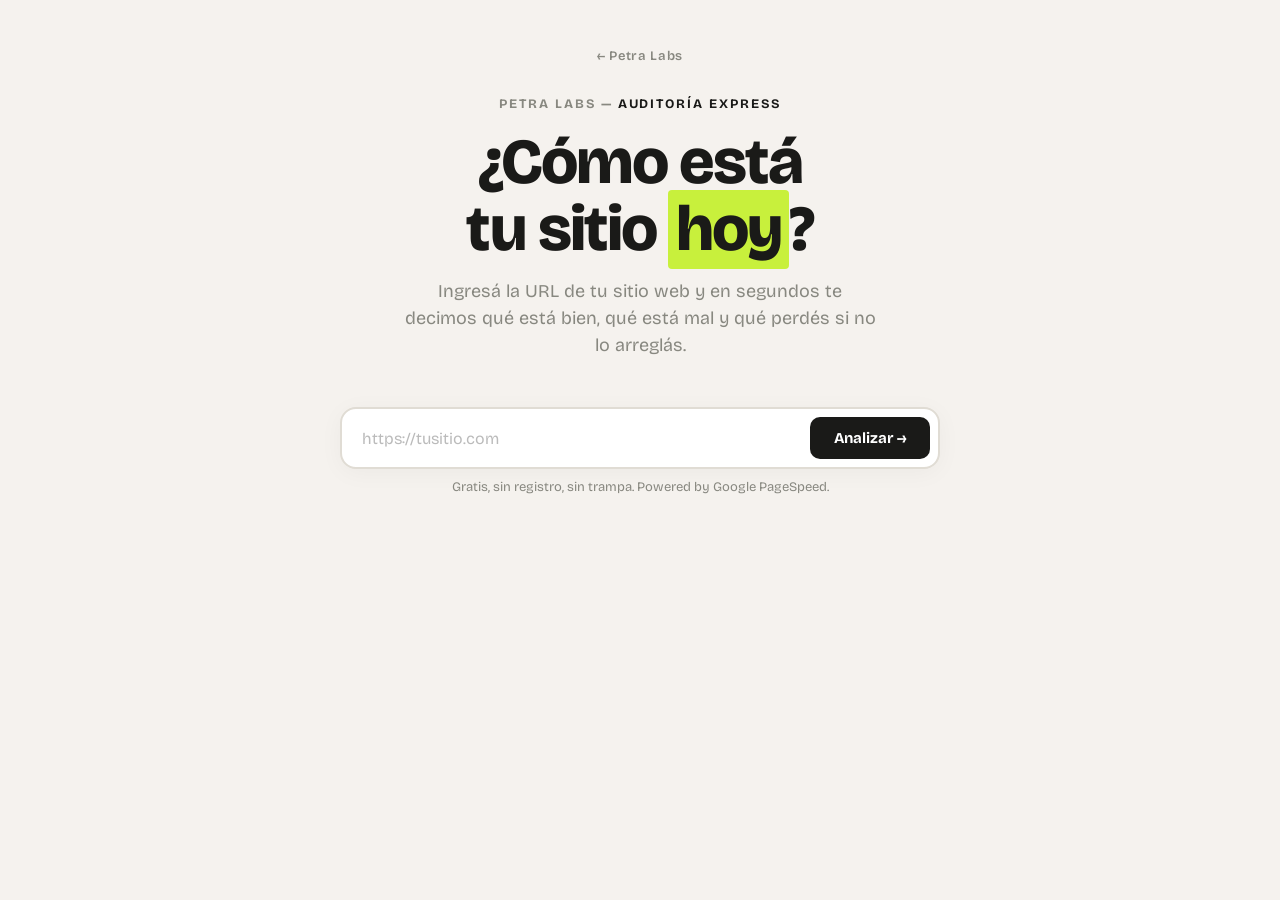
==== commit 293fac42: "feat: agregar botón de volver a la página principal en auditoría Co-Authored-By: Claude Sonnet 4.6 <" ====
--- a/auditoria/index.html
+++ b/auditoria/index.html
@@ -34,6 +34,25 @@
     padding: 48px 24px 80px;
   }
 
+  /* Back link */
+  .back-link {
+    display: inline-flex;
+    align-items: center;
+    gap: 6px;
+    font-size: 13px;
+    font-weight: 600;
+    letter-spacing: 0.05em;
+    color: var(--soft);
+    text-decoration: none;
+    margin-bottom: 32px;
+    transition: color 0.2s;
+    animation: fadeUp 0.4s ease both;
+  }
+
+  .back-link:hover {
+    color: var(--dark);
+  }
+
   /* Header */
   .header {
     text-align: center;
@@ -551,6 +570,8 @@
 </head>
 <body>
 
+<a href="../index.html" class="back-link">← Petra Labs</a>
+
 <div class="header">
   <div class="brand">PETRA LABS — <span>Auditoría Express</span></div>
   <h1>¿Cómo está<br>tu sitio <em>hoy</em>?</h1>
@@ -677,7 +698,7 @@
 <div class="toast" id="toast">✓ Link copiado al portapapeles</div>
 
 <script>
-const PAGESPEED_KEY = ''; // funciona sin key con límite razonable
+const PAGESPEED_KEY = 'AIzaSyCHd2dqOm1lSZir9B8nGoJxB4Tted8GVdw';
 const WA_NUMBER = '5491127343775';
 
 let currentUrl = '';
@@ -965,214 +986,142 @@
   btn.innerHTML = `<svg width="16" height="16" viewBox="0 0 24 24" fill="none" stroke="currentColor" stroke-width="2.5" stroke-linecap="round" stroke-linejoin="round"><circle cx="12" cy="12" r="10"/><path d="M12 6v6l4 2"/></svg> Generando...`;
   btn.disabled = true;
 
-  // Gather all data
-  const scoreEl = document.getElementById('scoreNumber');
-  const globalScore = parseInt(scoreEl.textContent);
-  const perf = parseInt(document.getElementById('valPerf').textContent) || 0;
-  const seo = parseInt(document.getElementById('valSeo').textContent) || 0;
-  const acc = parseInt(document.getElementById('valAcc').textContent) || 0;
-  const bp = parseInt(document.getElementById('valBp').textContent) || 0;
+  const globalScore = parseInt(document.getElementById('scoreNumber').textContent);
+  const perf  = parseInt(document.getElementById('valPerf').textContent) || 0;
+  const seo   = parseInt(document.getElementById('valSeo').textContent)  || 0;
+  const acc   = parseInt(document.getElementById('valAcc').textContent)  || 0;
+  const bp    = parseInt(document.getElementById('valBp').textContent)   || 0;
   const domain = document.getElementById('scoreUrl').textContent;
+  const scoreColor = getScoreColor(globalScore);
   const scoreLabel = getScoreLabel(globalScore);
-  const scoreColor = getScoreColor(globalScore);
-
-  // Canvas dimensions — 1080x1080 (Instagram square) / also great for Twitter
-  const W = 1080;
-  const H = 1080;
+
+  // ── Emotional headline based on score ──
+  function getHook(score, dom) {
+    if (score >= 85) return [`${dom}`, `tiene una web de 10.`];
+    if (score >= 65) return [`${dom}`, `está bien. Pero puede estar mejor.`];
+    if (score >= 45) return [`${dom}`, `está perdiendo clientes\ncada día.`];
+    return [`${dom}`, `tiene un problema serio\nen su web.`];
+  }
+  const [hookDomain, hookMsg] = getHook(globalScore, domain);
+
+  const W = 1080, H = 1080;
   const canvas = document.createElement('canvas');
-  canvas.width = W;
-  canvas.height = H;
+  canvas.width = W; canvas.height = H;
   const ctx = canvas.getContext('2d');
 
-  // ─── BACKGROUND ───
-  ctx.fillStyle = '#F5F2EE';
+  // ── BACKGROUND: dark with score color glow ──
+  ctx.fillStyle = '#0f0f0e';
   ctx.fillRect(0, 0, W, H);
 
-  // Subtle dot grid pattern
-  ctx.fillStyle = 'rgba(0,0,0,0.04)';
-  for (let x = 40; x < W; x += 40) {
-    for (let y = 40; y < H; y += 40) {
-      ctx.beginPath();
-      ctx.arc(x, y, 1.5, 0, Math.PI * 2);
-      ctx.fill();
-    }
-  }
-
-  // Big score color blob background (top right)
-  const grad = ctx.createRadialGradient(W - 100, 100, 0, W - 100, 100, 420);
-  grad.addColorStop(0, scoreColor + '22');
-  grad.addColorStop(1, 'transparent');
-  ctx.fillStyle = grad;
+  // Glow behind score number
+  const glow = ctx.createRadialGradient(W/2, H/2, 0, W/2, H/2, 480);
+  glow.addColorStop(0, scoreColor + '28');
+  glow.addColorStop(1, 'transparent');
+  ctx.fillStyle = glow;
   ctx.fillRect(0, 0, W, H);
 
-  // ─── TOP HEADER BAR ───
-  ctx.fillStyle = '#1a1a18';
-  ctx.fillRect(0, 0, W, 90);
-
-  // PETRA LABS wordmark
+  // Subtle noise texture lines
+  ctx.strokeStyle = 'rgba(255,255,255,0.025)';
+  ctx.lineWidth = 1;
+  for (let y = 0; y < H; y += 6) {
+    ctx.beginPath(); ctx.moveTo(0, y); ctx.lineTo(W, y); ctx.stroke();
+  }
+
+  // ── TOP NAV ──
+  // Left: PETRA LABS
   ctx.fillStyle = '#ffffff';
+  ctx.font = 'bold 26px sans-serif';
+  ctx.textAlign = 'left';
+  ctx.fillText('PETRA LABS', 60, 72);
+
+  // Right: lime pill
+  ctx.fillStyle = '#C8F03C';
+  roundRect(ctx, W - 240, 42, 180, 40, 20);
+  ctx.fillStyle = '#0f0f0e';
+  ctx.font = 'bold 15px sans-serif';
+  ctx.textAlign = 'center';
+  ctx.fillText('AUDITORÍA GRATIS', W - 150, 68);
+
+  // ── GIANT SCORE — center stage ──
+  ctx.textAlign = 'center';
+
+  // Score number — massive
+  ctx.font = 'bold 320px sans-serif';
+  ctx.fillStyle = scoreColor;
+  ctx.globalAlpha = 0.12;
+  ctx.fillText(globalScore, W/2, 560);
+  ctx.globalAlpha = 1;
+
+  ctx.font = 'bold 260px sans-serif';
+  ctx.fillStyle = scoreColor;
+  ctx.fillText(globalScore, W/2, 550);
+
+  // /100 small
+  ctx.font = '36px sans-serif';
+  ctx.fillStyle = 'rgba(255,255,255,0.4)';
+  ctx.fillText('/ 100', W/2, 600);
+
+  // Score label pill
+  const pillW = 180;
+  ctx.fillStyle = scoreColor;
+  roundRect(ctx, W/2 - pillW/2, 620, pillW, 52, 26);
+  ctx.fillStyle = '#0f0f0e';
   ctx.font = 'bold 22px sans-serif';
-  ctx.letterSpacing = '8px';
-  ctx.fillText('PETRA LABS', 48, 54);
-
-  // Tag right
-  ctx.fillStyle = '#C8F03C';
-  ctx.fillRect(W - 220, 24, 172, 42);
-  ctx.fillStyle = '#1a1a18';
-  ctx.font = 'bold 14px sans-serif';
-  ctx.fillText('AUDITORÍA EXPRESS', W - 208, 50);
-
-  // ─── DOMAIN + DATE ───
-  const today = new Date().toLocaleDateString('es-AR', { day: '2-digit', month: 'long', year: 'numeric' });
-  ctx.fillStyle = '#888880';
-  ctx.font = '24px sans-serif';
-  ctx.fillText(domain, 48, 155);
-  ctx.font = '20px sans-serif';
-  ctx.fillText(today, 48, 188);
-
-  // ─── MAIN SCORE CIRCLE ───
-  const cx = W - 220;
-  const cy = 280;
-  const r = 130;
-
-  // Outer shadow ring
-  ctx.beginPath();
-  ctx.arc(cx, cy, r + 12, 0, Math.PI * 2);
-  ctx.fillStyle = 'rgba(0,0,0,0.04)';
-  ctx.fill();
-
-  // Background ring
-  ctx.beginPath();
-  ctx.arc(cx, cy, r, 0, Math.PI * 2);
-  ctx.strokeStyle = '#e0dcd4';
-  ctx.lineWidth = 16;
-  ctx.stroke();
-
-  // Score arc
-  const startAngle = -Math.PI / 2;
-  const endAngle = startAngle + (globalScore / 100) * 2 * Math.PI;
-  ctx.beginPath();
-  ctx.arc(cx, cy, r, startAngle, endAngle);
-  ctx.strokeStyle = scoreColor;
-  ctx.lineWidth = 16;
-  ctx.lineCap = 'round';
-  ctx.stroke();
-
-  // Score number
-  ctx.fillStyle = '#1a1a18';
-  ctx.font = 'bold 72px sans-serif';
-  ctx.textAlign = 'center';
-  ctx.fillText(globalScore, cx, cy + 22);
-
-  // /100
-  ctx.fillStyle = '#888880';
-  ctx.font = '22px sans-serif';
-  ctx.fillText('/100', cx, cy + 52);
-
-  // Score label badge
-  const labelW = 140;
-  const labelX = cx - labelW / 2;
-  ctx.fillStyle = scoreColor;
-  roundRect(ctx, labelX, cy + 68, labelW, 36, 18);
-  ctx.fillStyle = '#fff';
-  ctx.font = 'bold 16px sans-serif';
-  ctx.fillText(scoreLabel, cx, cy + 92);
-
+  ctx.fillText(scoreLabel.toUpperCase(), W/2, 654);
+
+  // ── HOOK TEXT ──
   ctx.textAlign = 'left';
-
-  // ─── SECTION: HEADLINE ───
-  ctx.fillStyle = '#1a1a18';
-  ctx.font = 'bold 56px sans-serif';
-  const lines = wrapText(ctx, `El sitio de ${domain} obtuvo`, 520, 'bold 56px sans-serif');
-  let lineY = 240;
-  lines.forEach(line => {
-    ctx.fillText(line, 48, lineY);
-    lineY += 64;
+  ctx.fillStyle = 'rgba(255,255,255,0.5)';
+  ctx.font = '28px sans-serif';
+  ctx.fillText(hookDomain, 60, 740);
+
+  ctx.fillStyle = '#ffffff';
+  ctx.font = 'bold 42px sans-serif';
+  const msgLines = hookMsg.split('\n');
+  msgLines.forEach((line, i) => {
+    ctx.fillText(line, 60, 790 + i * 50);
   });
 
-  // Score highlight box
-  ctx.fillStyle = '#C8F03C';
-  roundRect(ctx, 48, lineY - 8, 280, 80, 14);
-  ctx.fillStyle = '#1a1a18';
-  ctx.font = 'bold 48px sans-serif';
-  ctx.fillText(`${globalScore} puntos`, 68, lineY + 52);
-
-  // ─── METRICS SECTION ───
-  const metricsY = 480;
-  ctx.fillStyle = '#888880';
-  ctx.font = 'bold 16px sans-serif';
-  ctx.letterSpacing = '3px';
-  ctx.fillText('MÉTRICAS DETALLADAS', 48, metricsY);
-  ctx.letterSpacing = '0px';
-
+  // ── 4 MINI METRIC PILLS ──
   const metrics = [
     { label: 'Performance', value: perf },
-    { label: 'SEO', value: seo },
-    { label: 'Accesibilidad', value: acc },
-    { label: 'Buenas Prácticas', value: bp },
+    { label: 'SEO',         value: seo  },
+    { label: 'Accesib.',    value: acc  },
+    { label: 'Prácticas',   value: bp   },
   ];
 
+  const pillStartX = 60;
+  const pillGap = (W - 120) / 4;
+
   metrics.forEach((m, i) => {
-    const barY = metricsY + 32 + i * 78;
-    const barW = W - 96;
-
-    // Label + value
-    ctx.fillStyle = '#1a1a18';
-    ctx.font = 'bold 22px sans-serif';
-    ctx.fillText(m.label, 48, barY + 20);
-    ctx.textAlign = 'right';
-    ctx.fillStyle = getScoreColor(m.value);
-    ctx.font = 'bold 22px sans-serif';
-    ctx.fillText(`${m.value}/100`, W - 48, barY + 20);
-    ctx.textAlign = 'left';
-
-    // Track
-    ctx.fillStyle = '#e0dcd4';
-    roundRect(ctx, 48, barY + 30, barW, 14, 7);
-
-    // Fill
-    const fillW = (m.value / 100) * barW;
-    ctx.fillStyle = getScoreColor(m.value);
-    roundRect(ctx, 48, barY + 30, fillW, 14, 7);
+    const px = pillStartX + i * pillGap;
+    const py = msgLines.length > 1 ? 920 : 880;
+    const color = getScoreColor(m.value);
+
+    // Pill bg
+    ctx.fillStyle = 'rgba(255,255,255,0.07)';
+    roundRect(ctx, px, py, pillGap - 16, 80, 14);
+
+    // Value
+    ctx.fillStyle = color;
+    ctx.font = 'bold 30px sans-serif';
+    ctx.textAlign = 'center';
+    ctx.fillText(m.value, px + (pillGap - 16) / 2, py + 36);
+
+    // Label
+    ctx.fillStyle = 'rgba(255,255,255,0.4)';
+    ctx.font = '16px sans-serif';
+    ctx.fillText(m.label, px + (pillGap - 16) / 2, py + 60);
   });
 
-  // ─── DIVIDER ───
-  ctx.strokeStyle = '#e0dcd4';
-  ctx.lineWidth = 1.5;
-  ctx.beginPath();
-  ctx.moveTo(48, 810);
-  ctx.lineTo(W - 48, 810);
-  ctx.stroke();
-
-  // ─── BOTTOM CTA ───
-  ctx.fillStyle = '#1a1a18';
-  ctx.font = 'bold 28px sans-serif';
-  ctx.fillText('¿Querés mejorar estos números?', 48, 860);
-
-  ctx.fillStyle = '#888880';
-  ctx.font = '22px sans-serif';
-  ctx.fillText('Auditá tu sitio gratis en petralabs.xyz/auditoria', 48, 895);
-
-  // CTA button shape
-  ctx.fillStyle = '#1a1a18';
-  roundRect(ctx, 48, 920, 340, 60, 14);
-  ctx.fillStyle = '#C8F03C';
-  ctx.font = 'bold 20px sans-serif';
-  ctx.textAlign = 'center';
-  ctx.fillText('petralabs.xyz/auditoria', 48 + 170, 957);
-  ctx.textAlign = 'left';
-
-  // Powered by
-  ctx.fillStyle = '#bbb';
-  ctx.font = '17px sans-serif';
+  // ── BOTTOM CTA ──
   ctx.textAlign = 'right';
-  ctx.fillText('Powered by Google PageSpeed Insights', W - 48, 957);
-  ctx.textAlign = 'left';
-
-  // ─── OUTPUT ───
+  ctx.fillStyle = 'rgba(255,255,255,0.25)';
+  ctx.font = '20px sans-serif';
+  ctx.fillText('petralabs.xyz/auditoria', W - 60, H - 36);
+
+  // ── OUTPUT ──
   const dataUrl = canvas.toDataURL('image/png');
-
-  // Show preview modal
   document.getElementById('previewImg').src = dataUrl;
   document.getElementById('downloadLink').href = dataUrl;
   document.getElementById('downloadLink').download = `auditoria-${domain.replace(/\./g,'-')}.png`;
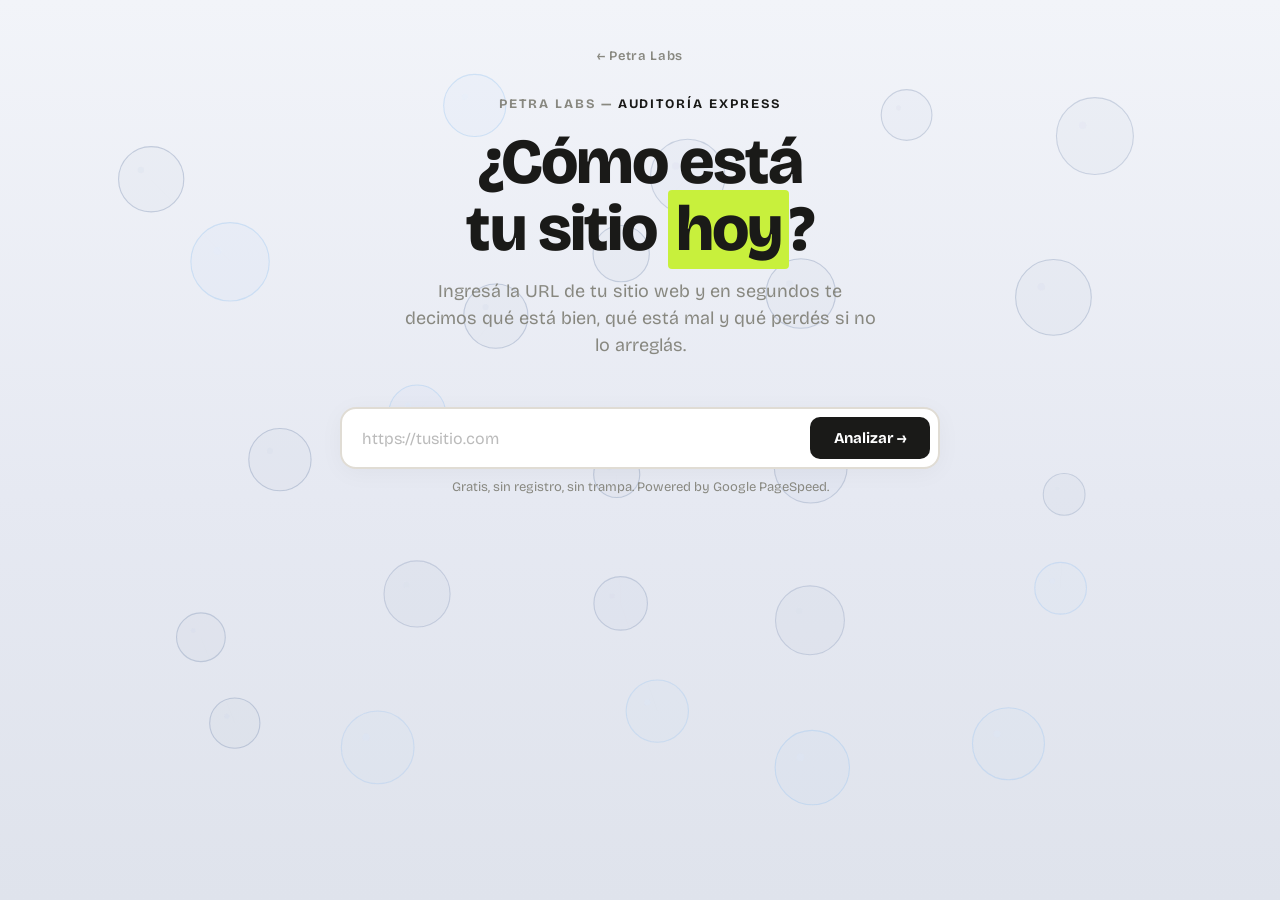
==== commit aba8b07f: "feat: mejorar credibilidad y UX de testimonios - Refactorizar testimonios con nombres completos, rol" ====
--- a/auditoria/index.html
+++ b/auditoria/index.html
@@ -24,7 +24,7 @@
 
   body {
     font-family: 'Bricolage Grotesque', sans-serif;
-    background: var(--cream);
+    background: linear-gradient(180deg, #f2f4f9 0%, #e6e9f2 55%, #dfe3ec 100%);
     color: var(--dark);
     min-height: 100vh;
     display: flex;
@@ -32,6 +32,22 @@
     align-items: center;
     justify-content: flex-start;
     padding: 48px 24px 80px;
+    position: relative;
+    overflow-x: hidden;
+  }
+
+  .bubble-layer {
+    position: fixed;
+    inset: 0;
+    pointer-events: none;
+    z-index: -1;
+    opacity: 0.9;
+  }
+
+  #audit-canvas {
+    width: 100%;
+    height: 100%;
+    display: block;
   }
 
   /* Back link */
@@ -567,8 +583,17 @@
     to { transform: rotate(360deg); }
   }
 </style>
+<!-- Google tag (gtag.js) -->
+<script async src="https://www.googletagmanager.com/gtag/js?id=G-VZS3NJERB4"></script>
+<script>
+  window.dataLayer = window.dataLayer || [];
+  function gtag(){dataLayer.push(arguments);}
+  gtag('js', new Date());
+  gtag('config', 'G-VZS3NJERB4');
+</script>
 </head>
 <body>
+<div class="bubble-layer"><canvas id="audit-canvas"></canvas></div>
 
 <a href="../index.html" class="back-link">← Petra Labs</a>
 
@@ -679,6 +704,147 @@
     </div>
   </div>
 </div>
+
+<script>
+(function() {
+  const canvas = document.getElementById('audit-canvas');
+  if (!canvas) return;
+
+  const ctx = canvas.getContext('2d');
+  let bubbles = [];
+  let w, h;
+  let mouse = { x: -9999, y: -9999 };
+  let rafId;
+
+  function resize() {
+    const dpr = window.devicePixelRatio || 1;
+    w = window.innerWidth;
+    h = window.innerHeight;
+    canvas.width = w * dpr;
+    canvas.height = h * dpr;
+    canvas.style.width = w + 'px';
+    canvas.style.height = h + 'px';
+    ctx.setTransform(dpr, 0, 0, dpr, 0, 0);
+    createBubbles();
+  }
+
+  function createBubbles() {
+    bubbles = [];
+    const cols = Math.max(4, Math.ceil(w / 260));
+    const rows = Math.max(3, Math.ceil(h / 220));
+    const spacingX = w / (cols + 1);
+    const spacingY = h / (rows + 1);
+
+    for (let r = 0; r < rows; r++) {
+      for (let c = 0; c < cols; c++) {
+        const accent = Math.random() > 0.7;
+        const jitterX = (Math.random() - 0.5) * spacingX * 0.6;
+        const jitterY = (Math.random() - 0.5) * spacingY * 0.6;
+        const baseRadius = Math.random() * 22 + 18;
+        bubbles.push({
+          baseX: spacingX * (c + 1) + jitterX,
+          baseY: spacingY * (r + 1) + jitterY,
+          x: spacingX * (c + 1),
+          y: spacingY * (r + 1),
+          vx: 0,
+          vy: 0,
+          radius: baseRadius,
+          phase: Math.random() * Math.PI * 2,
+          speed: Math.random() * 0.08 + 0.045,
+          accent,
+        });
+      }
+    }
+  }
+
+  function draw() {
+    ctx.clearRect(0, 0, w, h);
+    const time = Date.now() * 0.001;
+
+    for (let i = 0; i < bubbles.length; i++) {
+      for (let j = i + 1; j < bubbles.length; j++) {
+        const a = bubbles[i];
+        const b = bubbles[j];
+        const dx = a.x - b.x;
+        const dy = a.y - b.y;
+        const dist = Math.hypot(dx, dy);
+        const maxDist = 260;
+
+        if (dist < maxDist) {
+          const alpha = (1 - dist / maxDist) * 0.045;
+          ctx.beginPath();
+          ctx.moveTo(a.x, a.y);
+          ctx.lineTo(b.x, b.y);
+          ctx.strokeStyle = `rgba(70, 90, 130, ${alpha})`;
+          ctx.lineWidth = 0.4;
+          ctx.stroke();
+        }
+      }
+    }
+
+    for (const bubble of bubbles) {
+      const pulse = Math.sin(time * bubble.speed + bubble.phase) * 0.25 + 0.75;
+      const driftX = Math.sin(time * 0.12 + bubble.phase) * 18;
+      const driftY = Math.cos(time * 0.1 + bubble.phase * 1.2) * 16;
+
+      const targetX = bubble.baseX + driftX;
+      const targetY = bubble.baseY + driftY;
+
+      const dx = mouse.x - bubble.x;
+      const dy = mouse.y - bubble.y;
+      const dist = Math.hypot(dx, dy);
+      const mouseForce = dist < 240 ? (1 - dist / 240) * 0.1 : 0;
+
+      bubble.vx += (targetX - bubble.x) * 0.01 + dx * mouseForce * 0.008;
+      bubble.vy += (targetY - bubble.y) * 0.01 + dy * mouseForce * 0.008;
+      bubble.vx *= 0.89;
+      bubble.vy *= 0.89;
+      bubble.x += bubble.vx;
+      bubble.y += bubble.vy;
+
+      const radius = bubble.radius * (0.92 + pulse * 0.14);
+      const strokeAlpha = 0.24 + pulse * 0.16;
+
+      ctx.beginPath();
+      ctx.arc(bubble.x, bubble.y, radius, 0, Math.PI * 2);
+      if (bubble.accent) {
+        ctx.strokeStyle = `rgba(150, 195, 240, ${strokeAlpha})`;
+        ctx.fillStyle = `rgba(150, 195, 240, ${strokeAlpha * 0.14})`;
+      } else {
+        ctx.strokeStyle = `rgba(120, 140, 175, ${strokeAlpha})`;
+        ctx.fillStyle = `rgba(120, 140, 175, ${strokeAlpha * 0.12})`;
+      }
+      ctx.lineWidth = 1.1;
+      ctx.fill();
+      ctx.stroke();
+
+      if (radius > 18) {
+        ctx.beginPath();
+        ctx.arc(bubble.x - radius * 0.32, bubble.y - radius * 0.28, radius * 0.1, 0, Math.PI * 2);
+        ctx.fillStyle = bubble.accent
+          ? `rgba(220, 235, 255, ${strokeAlpha * 0.5})`
+          : `rgba(205, 215, 235, ${strokeAlpha * 0.5})`;
+        ctx.fill();
+      }
+    }
+
+    rafId = requestAnimationFrame(draw);
+  }
+
+  function onMouseMove(event) {
+    const rect = canvas.getBoundingClientRect();
+    mouse.x = event.clientX - rect.left;
+    mouse.y = event.clientY - rect.top;
+  }
+
+  window.addEventListener('resize', resize);
+  window.addEventListener('mousemove', onMouseMove);
+
+  resize();
+  cancelAnimationFrame(rafId);
+  draw();
+})();
+</script>
 
 <!-- Preview modal -->
 <div id="shareModal" style="display:none;position:fixed;inset:0;background:rgba(0,0,0,0.75);z-index:1000;align-items:center;justify-content:center;padding:24px;">
